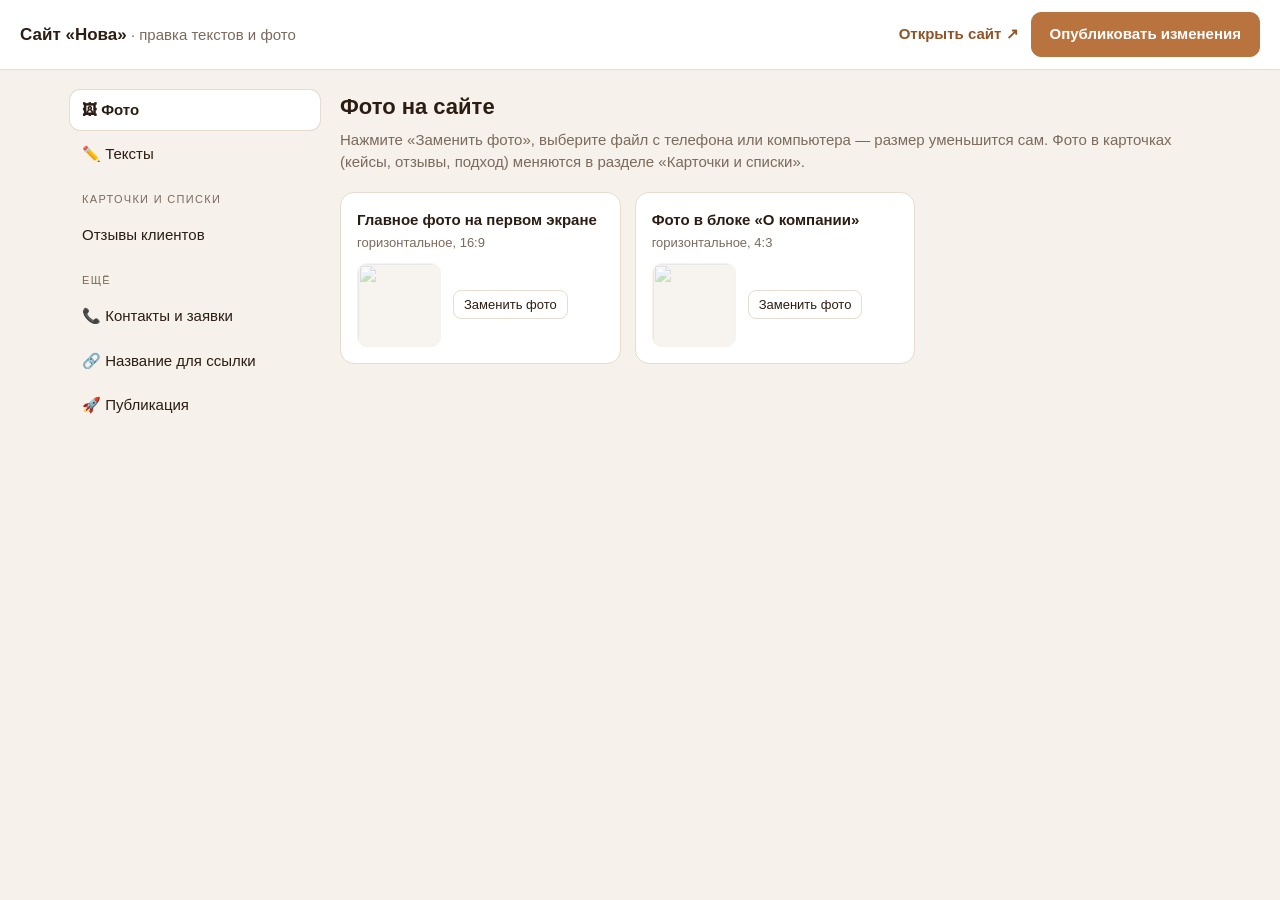
==== admin.html @ 9def45fb "Add files via upload" ====
<!DOCTYPE html>
<html lang="ru">
<head>
<meta charset="utf-8">
<meta name="viewport" content="width=device-width, initial-scale=1">
<meta name="robots" content="noindex, nofollow">
<title>Панель управления сайтом</title>
<style>
  :root{--bg:#f6f1ea;--card:#fff;--ink:#2b1d14;--muted:#7b6a5d;--line:#e6dccf;--accent:#b8733f;--accent-d:#8f5428;--ok:#2f7d4f;--err:#b3341f}
  *{box-sizing:border-box}
  body{margin:0;font:15px/1.5 -apple-system,"Segoe UI",Roboto,Arial,sans-serif;background:var(--bg);color:var(--ink)}
  header.top{position:sticky;top:0;z-index:20;display:flex;align-items:center;justify-content:space-between;gap:12px;flex-wrap:wrap;padding:12px 20px;background:#fff;border-bottom:1px solid var(--line)}
  header.top b{font-size:17px}
  .muted{color:var(--muted)}
  .top-actions{display:flex;align-items:center;gap:12px;flex-wrap:wrap}
  .dirty{font-size:13px;color:var(--accent-d);font-weight:600}
  a.link{color:var(--accent-d);text-decoration:none;font-weight:600}
  button{font:inherit;cursor:pointer}
  .btn{border:1px solid var(--line);background:#fff;color:var(--ink);padding:8px 14px;border-radius:10px}
  .btn:hover{border-color:var(--accent)}
  .btn.primary{background:var(--accent);border-color:var(--accent);color:#fff;font-weight:700;padding:10px 18px}
  .btn.primary:hover{background:var(--accent-d)}
  .btn.primary:disabled{opacity:.5;cursor:default}
  .btn.small{padding:4px 10px;font-size:13px;border-radius:8px}
  .btn.danger{color:var(--err)}
  .layout{display:grid;grid-template-columns:250px 1fr;gap:20px;max-width:1180px;margin:0 auto;padding:20px}
  nav{position:sticky;top:78px;align-self:start;display:flex;flex-direction:column;gap:4px}
  nav button{text-align:left;border:0;background:transparent;padding:9px 12px;border-radius:10px;color:var(--ink)}
  nav button.on{background:#fff;box-shadow:0 1px 0 var(--line),0 0 0 1px var(--line);font-weight:700}
  nav .sep{font-size:11px;text-transform:uppercase;letter-spacing:.12em;color:var(--muted);padding:12px 12px 4px}
  main{min-width:0}
  h2{margin:0 0 6px;font-size:22px}
  .lead{margin:0 0 18px;color:var(--muted)}
  .card{background:var(--card);border:1px solid var(--line);border-radius:14px;padding:16px;margin-bottom:14px}
  .grid{display:grid;grid-template-columns:repeat(auto-fill,minmax(250px,1fr));gap:14px}
  label.f{display:block;font-size:13px;color:var(--muted);margin:10px 0 4px}
  input[type=text],input[type=password],textarea,select{width:100%;font:inherit;padding:9px 11px;border:1px solid var(--line);border-radius:10px;background:#fff;color:var(--ink)}
  textarea{min-height:76px;resize:vertical}
  input:focus,textarea:focus{outline:2px solid #f0cfae;border-color:var(--accent)}
  .thumb{display:flex;align-items:center;gap:12px}
  .thumb img{width:84px;height:84px;object-fit:cover;border-radius:10px;background:#eadfd0;border:1px solid var(--line);flex:none}
  .thumb .meta{font-size:13px;color:var(--muted)}
  details.grp{background:var(--card);border:1px solid var(--line);border-radius:14px;margin-bottom:12px}
  details.grp>summary{cursor:pointer;padding:13px 16px;font-weight:700;list-style:none;display:flex;justify-content:space-between}
  details.grp>summary::after{content:"＋";color:var(--accent)}
  details.grp[open]>summary::after{content:"–"}
  details.grp .body{padding:0 16px 14px}
  .item{border:1px solid var(--line);border-radius:12px;margin:10px 0;background:#fffdfa}
  .item>summary{cursor:pointer;padding:10px 12px;font-weight:600;display:flex;justify-content:space-between;gap:10px;align-items:center}
  .item .tools{display:flex;gap:6px;flex:none}
  .item .inner{padding:2px 14px 14px}
  fieldset{border:1px dashed var(--line);border-radius:12px;margin:10px 0;padding:6px 12px 12px}
  fieldset legend{font-size:13px;color:var(--muted);padding:0 6px}
  .count{font-size:12px;color:var(--muted);margin-left:6px}
  .row{display:flex;gap:10px;align-items:flex-start}
  .row>*:first-child{flex:1}
  .note{font-size:13px;color:var(--muted);background:#fbf4ea;border:1px solid var(--line);border-radius:10px;padding:10px 12px;margin:10px 0}
  .log{font:13px/1.5 ui-monospace,Menlo,monospace;white-space:pre-wrap;background:#1f1610;color:#f1e6d8;border-radius:12px;padding:12px;max-height:260px;overflow:auto;margin-top:12px}
  .bar{height:8px;background:#eadfd0;border-radius:8px;overflow:hidden;margin-top:10px}
  .bar i{display:block;height:100%;width:0;background:var(--accent);transition:width .2s}
  #toast{position:fixed;left:50%;bottom:24px;transform:translateX(-50%) translateY(20px);background:#2b1d14;color:#fff;padding:11px 18px;border-radius:12px;opacity:0;pointer-events:none;transition:.3s;z-index:50;max-width:90vw}
  #toast.show{opacity:1;transform:translateX(-50%)}
  #toast.err{background:var(--err)}
  .banner{background:#fff3d6;border:1px solid #f0d9a0;border-radius:12px;padding:12px 14px;margin-bottom:14px;display:flex;gap:10px;align-items:center;flex-wrap:wrap;justify-content:space-between}
  .fatal{max-width:640px;margin:60px auto;padding:20px;background:#fff;border:1px solid var(--line);border-radius:14px}
  @media (max-width:820px){
    .layout{grid-template-columns:1fr;padding:12px}
    nav{position:static;flex-direction:row;overflow-x:auto;padding-bottom:6px}
    nav button{white-space:nowrap;background:#fff;border:1px solid var(--line)}
    nav .sep{display:none}
    header.top{padding:10px 12px}
  }
</style>
</head>
<body>
<header class="top">
  <div><b id="siteName">Панель управления</b> <span class="muted">· правка текстов и фото</span></div>
  <div class="top-actions">
    <span id="dirty" class="dirty" hidden>● есть неопубликованные изменения</span>
    <a class="link" id="openSite" href="index.html" target="_blank" rel="noopener">Открыть сайт ↗</a>
    <button class="btn primary" id="publishTop">Опубликовать изменения</button>
  </div>
</header>
<div class="layout">
  <nav id="nav"></nav>
  <main id="main"><p class="muted">Загружаю сайт…</p></main>
</div>
<div id="toast"></div>
<iframe id="probe" title="probe" style="display:none"></iframe>

<script>
(function () {
  'use strict';
  var $ = function (s, r) { return (r || document).querySelector(s); };
  function el(tag, attrs, kids) {
    var e = document.createElement(tag);
    if (attrs) for (var k in attrs) {
      if (k === 'class') e.className = attrs[k];
      else if (k === 'html') e.innerHTML = attrs[k];
      else if (k.slice(0, 2) === 'on') e[k] = attrs[k];
      else e.setAttribute(k, attrs[k]);
    }
    (kids || []).forEach(function (c) { e.appendChild(typeof c === 'string' ? document.createTextNode(c) : c); });
    return e;
  }
  var clone = function (o) { return o == null ? o : JSON.parse(JSON.stringify(o)); };
  var CFG, IDX, DEF = {}, STOCK = {};
  var ST = { texts: {}, settings: {}, photos: {}, lists: {}, meta: {} };
  var staged = {};          // путь -> { blob, url }
  var BASE = '';            // что уже опубликовано (для сравнения)
  var current = 'photos';
  var base = location.pathname.replace(/[^/]*$/, '');
  function LS(k, v) {
    var key = 'panel:' + base + ':' + k;
    try { if (v === undefined) return localStorage.getItem(key); if (v === null) localStorage.removeItem(key); else localStorage.setItem(key, v); } catch (e) {}
    return null;
  }
  function toast(msg, err) { var t = $('#toast'); t.textContent = msg; t.className = 'show' + (err ? ' err' : ''); clearTimeout(toast._t); toast._t = setTimeout(function () { t.className = ''; }, err ? 6000 : 2800); }

  /* ---------- подписи полей в списках ---------- */
  var LBL = { num: 'Номер / метка', title: 'Заголовок', text: 'Текст', name: 'Имя', program: 'Программа', badge: 'Результат (плашка)', img: 'Фото', imgBefore: 'Фото «до»', imgAfter: 'Фото «после»', metrics: 'Показатели (каждый с новой строки)', quote: 'Цитата', q: 'Вопрос', a: 'Ответ', tag: 'Метка над названием', pill: 'Короткая плашка', desc: 'Описание', price: 'Цена', period: 'Период', featured: 'Выделить карточку', showIncluded: 'Показывать блок «Что входит»', label: 'Название вкладки', role: 'Подпись', items: 'Карточки', groups: 'Группы', personal: 'Личное ведение', plans: 'Программы', stretch: 'Растяжка' };
  var LONG = { text: 1, desc: 1, a: 1, quote: 1 };
  var TITLE_KEYS = ['title', 'name', 'q', 'label', 'tag', 'num'];
  function itemTitle(it, i) {
    if (it && typeof it === 'object') for (var k = 0; k < TITLE_KEYS.length; k++) if (typeof it[TITLE_KEYS[k]] === 'string' && it[TITLE_KEYS[k]]) return (i + 1) + '. ' + it[TITLE_KEYS[k]].slice(0, 60);
    return 'Элемент ' + (i + 1);
  }

  /* ---------- фото ---------- */
  function resolveThumb(path) { return staged[path] ? staged[path].url : path; }
  function thumbError(img, path) {
    var m = String(path).match(/^(.*)\.\w+$/);
    if (!img._tried && m && STOCK[m[1]]) { img._tried = 1; img.src = STOCK[m[1]]; } else { img.onerror = null; img.style.opacity = .35; }
  }
  function maxPx(hint) { return /review|avatar|аватар/i.test(hint) ? 640 : /hero|главн/i.test(hint) ? 1800 : 1500; }
  function processImage(file, limit) {
    return createImageBitmap(file).then(function (bmp) {
      var k = Math.min(1, limit / Math.max(bmp.width, bmp.height));
      var w = Math.round(bmp.width * k), h = Math.round(bmp.height * k);
      var cv = document.createElement('canvas'); cv.width = w; cv.height = h;
      var cx = cv.getContext('2d'); cx.fillStyle = '#fff'; cx.fillRect(0, 0, w, h); cx.drawImage(bmp, 0, 0, w, h);
      return new Promise(function (res, rej) { cv.toBlob(function (b) { b ? res(b) : rej(new Error('toBlob')); }, 'image/jpeg', 0.82); });
    });
  }
  function slug(s) { return String(s).toLowerCase().replace(/[^a-z0-9]+/g, '-').replace(/^-|-$/g, '').slice(0, 24) || 'photo'; }
  function photoField(getPath, setPath, hint, name) {
    var path = getPath();
    var img = el('img', { alt: '' }); img.onerror = function () { thumbError(img, path); }; img.src = resolveThumb(path);
    var meta = el('div', { class: 'meta' }, ['']);
    var inp = el('input', { type: 'file', accept: 'image/*', hidden: '' });
    var btn = el('button', { class: 'btn small', type: 'button', onclick: function () { inp.click(); } }, ['Заменить фото']);
    inp.onchange = function () {
      var f = inp.files && inp.files[0]; if (!f) return;
      meta.textContent = 'Обрабатываю…';
      processImage(f, maxPx(hint + ' ' + name)).then(function (blob) {
        var p = CFG.photoDir + '/' + slug(name) + '-' + Date.now().toString(36) + '.jpg';
        staged[p] = { blob: blob, url: URL.createObjectURL(blob) };
        setPath(p); path = p; img._tried = 0; img.onerror = function () { thumbError(img, path); }; img.src = staged[p].url;
        meta.textContent = 'Новое фото готово (' + Math.round(blob.size / 1024) + ' КБ). Нажмите «Опубликовать».';
        changed();
      }).catch(function () { meta.textContent = 'Не удалось открыть файл. Сохраните его как JPG или PNG и попробуйте снова.'; toast('Не удалось обработать фото', true); });
      inp.value = '';
    };
    return el('div', { class: 'thumb' }, [img, el('div', null, [btn, inp, meta])]);
  }

  /* ---------- изменения / черновик ---------- */
  function collect() {
    var ov = { texts: {}, settings: {}, photos: {}, lists: {}, meta: {} };
    IDX.fields.forEach(function (f) { var v = ST.texts[f.key]; if (v != null && v.trim() !== '' && v !== f.text) ov.texts[f.key] = v; });
    (CFG.settings || []).forEach(function (s) { var v = ST.settings[s.key]; if (v && v !== s.def) ov.settings[s.key] = v; });
    Object.keys(ST.photos).forEach(function (k) { if (ST.photos[k]) ov.photos[k] = ST.photos[k]; });
    Object.keys(ST.lists).forEach(function (k) { if (JSON.stringify(ST.lists[k]) !== JSON.stringify(DEF[k])) ov.lists[k] = ST.lists[k]; });
    ['title', 'description'].forEach(function (k) { var v = ST.meta[k]; if (v && v !== IDX.meta[k]) ov.meta[k] = v; });
    return ov;
  }
  function changed() {
    var d = JSON.stringify(collect()) !== BASE;
    $('#dirty').hidden = !d;
    try { LS('draft', JSON.stringify({ texts: ST.texts, settings: ST.settings, meta: ST.meta, lists: ST.lists, photos: pickPhotos() })); } catch (e) {}
  }
  function pickPhotos() { var o = {}; Object.keys(ST.photos).forEach(function (k) { if (!staged[ST.photos[k]]) o[k] = ST.photos[k]; }); return o; }

  /* ---------- экраны ---------- */
  function show(view) {
    current = view; renderNav();
    var m = $('#main'); m.innerHTML = '';
    if (view === 'photos') viewPhotos(m);
    else if (view === 'texts') viewTexts(m);
    else if (view === 'settings') viewSettings(m);
    else if (view === 'meta') viewMeta(m);
    else if (view === 'publish') viewPublish(m);
    else if (view.indexOf('list:') === 0) viewList(m, view.slice(5));
    window.scrollTo(0, 0);
  }
  function renderNav() {
    var n = $('#nav'); n.innerHTML = '';
    function add(id, label) { n.appendChild(el('button', { class: id === current ? 'on' : '', onclick: function () { show(id); } }, [label])); }
    add('photos', '🖼  Фото'); add('texts', '✏️  Тексты');
    var keys = Object.keys(CFG.lists || {});
    if (keys.length) { n.appendChild(el('div', { class: 'sep' }, ['Карточки и списки'])); keys.forEach(function (k) { if (ST.lists[k] !== undefined) add('list:' + k, CFG.lists[k]); }); }
    n.appendChild(el('div', { class: 'sep' }, ['Ещё']));
    add('settings', '📞  Контакты и заявки'); add('meta', '🔗  Название для ссылки'); add('publish', '🚀  Публикация');
  }

  function viewPhotos(m) {
    m.appendChild(el('h2', null, ['Фото на сайте']));
    m.appendChild(el('p', { class: 'lead' }, ['Нажмите «Заменить фото», выберите файл с телефона или компьютера — размер уменьшится сам. Фото в карточках (кейсы, отзывы, подход) меняются в разделе «Карточки и списки».']));
    var g = el('div', { class: 'grid' });
    Object.keys(CFG.photoSlots || {}).forEach(function (slot) {
      var s = CFG.photoSlots[slot];
      var card = el('div', { class: 'card' }, [el('b', null, [s.label]), el('div', { class: 'muted', style: 'font-size:13px;margin:2px 0 10px' }, [s.hint || ''])]);
      card.appendChild(photoField(function () { return ST.photos[slot] || IDX.photoSrc[slot] || (CFG.photoDir + '/' + slot + '.jpg'); }, function (p) { ST.photos[slot] = p; }, s.label + ' ' + (s.hint || ''), slot));
      g.appendChild(card);
    });
    m.appendChild(g);
  }

  function viewTexts(m) {
    m.appendChild(el('h2', null, ['Тексты на сайте']));
    m.appendChild(el('p', { class: 'lead' }, ['Правьте прямо в полях. Слово, которое нужно выделить цветом и курсивом, возьмите в звёздочки: *вот так*. Очистили поле — вернётся исходный текст.']));
    var q = el('input', { type: 'text', placeholder: 'Поиск по текстам…' });
    m.appendChild(q);
    var wrap = el('div', { style: 'margin-top:12px' }); m.appendChild(wrap);
    var order = []; (CFG.groups || []).forEach(function (g) { if (order.indexOf(g[1]) < 0) order.push(g[1]); }); order.push('Прочее');
    function draw() {
      wrap.innerHTML = ''; var term = q.value.trim().toLowerCase();
      order.forEach(function (gname) {
        var list = IDX.fields.filter(function (f) { if (f.group !== gname) return false; if (!term) return true; var v = (ST.texts[f.key] != null ? ST.texts[f.key] : f.text).toLowerCase(); return v.indexOf(term) >= 0 || f.text.toLowerCase().indexOf(term) >= 0; });
        if (!list.length) return;
        var d = el('details', { class: 'grp' }); if (term) d.open = true;
        d.appendChild(el('summary', null, [gname + ' ', el('span', { class: 'count' }, [String(list.length)])]));
        var body = el('div', { class: 'body' });
        list.forEach(function (f) {
          var val = ST.texts[f.key] != null ? ST.texts[f.key] : f.text;
          var inp = f.multi ? el('textarea') : el('input', { type: 'text' }); inp.value = val;
          inp.oninput = function () { if (inp.value === f.text || inp.value === '') delete ST.texts[f.key]; else ST.texts[f.key] = inp.value; changed(); };
          var lab = el('label', { class: 'f' }, [f.count > 1 ? 'Встречается на сайте ' + f.count + ' раз(а) — поменяется везде' : 'Текст']);
          body.appendChild(lab); body.appendChild(inp);
        });
        d.appendChild(body); wrap.appendChild(d);
      });
      if (!wrap.firstChild) wrap.appendChild(el('p', { class: 'muted' }, ['Ничего не найдено.']));
    }
    q.oninput = draw; draw();
  }

  function viewSettings(m) {
    m.appendChild(el('h2', null, ['Контакты и заявки']));
    m.appendChild(el('p', { class: 'lead' }, ['Телефон, ссылки и почта подставятся сразу везде, где встречаются на сайте.']));
    (CFG.settings || []).forEach(function (s) {
      var c = el('div', { class: 'card' }, [el('b', null, [s.label])]);
      if (s.hint) c.appendChild(el('div', { class: 'muted', style: 'font-size:13px' }, [s.hint]));
      var inp = el('input', { type: 'text' }); inp.value = ST.settings[s.key] != null ? ST.settings[s.key] : s.def; inp.style.marginTop = '8px';
      inp.oninput = function () { if (inp.value === s.def || inp.value === '') delete ST.settings[s.key]; else ST.settings[s.key] = inp.value.trim(); changed(); };
      c.appendChild(inp); m.appendChild(c);
    });
  }

  function viewMeta(m) {
    m.appendChild(el('h2', null, ['Название для ссылки']));
    m.appendChild(el('p', { class: 'lead' }, ['То, что видно во вкладке браузера и в предпросмотре, когда ссылку на сайт отправляют в мессенджер.']));
    [['title', 'Название (заголовок страницы)'], ['description', 'Короткое описание']].forEach(function (p) {
      var c = el('div', { class: 'card' }, [el('b', null, [p[1]])]);
      var inp = p[0] === 'title' ? el('input', { type: 'text' }) : el('textarea'); inp.value = ST.meta[p[0]] != null ? ST.meta[p[0]] : IDX.meta[p[0]]; inp.style.marginTop = '8px';
      inp.oninput = function () { if (inp.value === IDX.meta[p[0]] || inp.value === '') delete ST.meta[p[0]]; else ST.meta[p[0]] = inp.value; changed(); };
      c.appendChild(inp); m.appendChild(c);
    });
  }

  /* ---------- универсальный редактор списков ---------- */
  function viewList(m, key) {
    m.appendChild(el('h2', null, [CFG.lists[key]]));
    m.appendChild(el('p', { class: 'lead' }, ['Меняйте поля, переставляйте стрелками, дублируйте или удаляйте карточки. Чтобы добавить новую — продублируйте похожую и поправьте.']));
    var host = el('div'); m.appendChild(host);
    function redraw() { host.innerHTML = ''; host.appendChild(renderValue(ST.lists, key, key, redraw)); }
    redraw();
  }
  function renderValue(parent, k, name, redraw) {
    var v = parent[k], lab = LBL[k] || (typeof k === 'string' ? k : '');
    if (Array.isArray(v)) {
      if (!v.length || typeof v[0] === 'string') {
        var ta = el('textarea'); ta.value = v.join('\n'); ta.oninput = function () { parent[k] = ta.value.split('\n').map(function (s) { return s.trim(); }).filter(Boolean); changed(); };
        return el('div', null, [el('label', { class: 'f' }, [lab]), ta]);
      }
      var box = el('div');
      v.forEach(function (it, i) {
        var d = el('details', { class: 'item' });
        var tools = el('span', { class: 'tools' }, [
          el('button', { class: 'btn small', type: 'button', title: 'Выше', onclick: function (e) { e.preventDefault(); if (i > 0) { v.splice(i - 1, 0, v.splice(i, 1)[0]); changed(); redraw(); } } }, ['↑']),
          el('button', { class: 'btn small', type: 'button', title: 'Ниже', onclick: function (e) { e.preventDefault(); if (i < v.length - 1) { v.splice(i + 1, 0, v.splice(i, 1)[0]); changed(); redraw(); } } }, ['↓']),
          el('button', { class: 'btn small', type: 'button', title: 'Дублировать', onclick: function (e) { e.preventDefault(); v.splice(i + 1, 0, clone(it)); changed(); redraw(); } }, ['⧉']),
          el('button', { class: 'btn small danger', type: 'button', title: 'Удалить', onclick: function (e) { e.preventDefault(); if (confirm('Удалить «' + itemTitle(it, i) + '»?')) { v.splice(i, 1); changed(); redraw(); } } }, ['🗑'])
        ]);
        d.appendChild(el('summary', null, [el('span', null, [itemTitle(it, i)]), tools]));
        var inner = el('div', { class: 'inner' });
        if (it && typeof it === 'object') Object.keys(it).forEach(function (kk) { inner.appendChild(renderValue(it, kk, name + '-' + (i + 1) + '-' + kk, redraw)); });
        d.appendChild(inner); box.appendChild(d);
      });
      return box;
    }
    if (v && typeof v === 'object') {
      var fs = el('fieldset', null, [el('legend', null, [LBL[k] || (parent[k].label ? parent[k].label : k)])]);
      Object.keys(v).forEach(function (kk) { fs.appendChild(renderValue(v, kk, name + '-' + kk, redraw)); });
      return fs;
    }
    if (typeof v === 'boolean') {
      var cb = el('input', { type: 'checkbox' }); cb.checked = v; cb.onchange = function () { parent[k] = cb.checked; changed(); };
      return el('label', { class: 'f' }, [cb, ' ' + lab]);
    }
    if (typeof k === 'string' && /^img/i.test(k)) {
      return el('div', null, [el('label', { class: 'f' }, [lab]), photoField(function () { return parent[k]; }, function (p) { parent[k] = p; }, name, slug(name))]);
    }
    var long = (typeof v === 'string' && (v.length > 70 || LONG[k] || v.indexOf('\n') >= 0));
    var inp = long ? el('textarea') : el('input', { type: 'text' }); inp.value = v == null ? '' : v;
    inp.oninput = function () { parent[k] = typeof v === 'number' ? Number(inp.value) : inp.value; changed(); };
    return el('div', null, [el('label', { class: 'f' }, [lab]), inp]);
  }

  /* ---------- публикация через GitHub ---------- */
  function guessRepo() {
    var h = location.hostname, p = location.pathname.split('/').filter(Boolean);
    if (/\.github\.io$/.test(h)) { var owner = h.split('.')[0]; var repo = (p.length && !/\.html?$/.test(p[0])) ? p[0] : owner + '.github.io'; return owner + '/' + repo; }
    return '';
  }
  function viewPublish(m) {
    m.appendChild(el('h2', null, ['Публикация']));
    m.appendChild(el('p', { class: 'lead' }, ['Панель запишет изменения прямо в GitHub. Сайт обновится через 1–2 минуты (иногда до 10).']));
    var c = el('div', { class: 'card' });
    var repo = el('input', { type: 'text', placeholder: 'ваш-ник/название-репозитория' }); repo.value = LS('repo') || guessRepo();
    var tok = el('input', { type: 'password', placeholder: 'github_pat_…' }); tok.value = LS('token') || '';
    var rem = el('input', { type: 'checkbox' }); rem.checked = !!LS('token');
    c.appendChild(el('label', { class: 'f' }, ['Репозиторий сайта (владелец/название)'])); c.appendChild(repo);
    c.appendChild(el('label', { class: 'f' }, ['Ключ доступа GitHub (токен)'])); c.appendChild(tok);
    c.appendChild(el('label', { class: 'f' }, [rem, ' Запомнить на этом устройстве']));
    var go = el('button', { class: 'btn primary', style: 'margin-top:14px' }, ['Опубликовать изменения']);
    var bar = el('div', { class: 'bar' }, [el('i')]);
    var log = el('div', { class: 'log', hidden: '' });
    c.appendChild(go); c.appendChild(bar); c.appendChild(log); m.appendChild(c);
    m.appendChild(el('details', { class: 'grp' }, [el('summary', null, ['Как получить ключ (один раз, 2 минуты)']), el('div', { class: 'body', html:
      '<ol><li>Откройте <b>github.com</b> → ваш аватар справа вверху → <b>Settings</b>.</li><li>Слева внизу: <b>Developer settings</b> → <b>Personal access tokens</b> → <b>Fine-grained tokens</b> → <b>Generate new token</b>.</li><li>Название — любое. Срок — выберите самый длинный.</li><li><b>Repository access</b> → Only select repositories → выберите репозиторий(и) сайтов.</li><li><b>Permissions → Repository permissions → Contents → Read and write</b>.</li><li>Нажмите Generate token, скопируйте ключ и вставьте выше. Никому его не отправляйте: он даёт право менять сайт.</li></ol>' })]));
    function say(t) { log.hidden = false; log.textContent += t + '\n'; log.scrollTop = log.scrollHeight; }
    go.onclick = function () { runPublish(repo.value.trim(), tok.value.trim(), rem.checked, say, bar.firstChild, go); };
    window.__publishUI = { repo: repo, tok: tok, rem: rem, say: say, bar: bar.firstChild, go: go };
  }

  function b64FromBlob(blob) { return new Promise(function (res, rej) { var r = new FileReader(); r.onload = function () { res(String(r.result).split(',')[1]); }; r.onerror = rej; r.readAsDataURL(blob); }); }
  function b64FromText(t) { return btoa(unescape(encodeURIComponent(t))); }
  function gh(token, path, opt) {
    opt = opt || {};
    return fetch('https://api.github.com' + path, { method: opt.method || 'GET', headers: { 'Authorization': 'Bearer ' + token, 'Accept': 'application/vnd.github+json', 'Content-Type': 'application/json' }, body: opt.body ? JSON.stringify(opt.body) : undefined });
  }
  function explain(status) { return status === 401 ? 'GitHub не принял ключ (неверный или истёк). Создайте новый.' : status === 403 ? 'У ключа нет прав. Нужно: Contents → Read and write для этого репозитория.' : status === 404 ? 'Репозиторий не найден или у ключа нет к нему доступа. Проверьте название и права ключа.' : status === 409 || status === 422 ? 'Конфликт при записи — попробуйте ещё раз.' : 'Ошибка GitHub (' + status + ').'; }

  var publishing = false;
  function runPublish(repo, token, remember, say, bar, btn) {
    if (publishing) return;
    if (!/^[\w.\-]+\/[\w.\-]+$/.test(repo)) { toast('Впишите репозиторий в виде «ник/название»', true); return show('publish'); }
    if (!token) { toast('Вставьте ключ GitHub — инструкция ниже на этой странице', true); return show('publish'); }
    var ov = collect(), json = JSON.stringify(ov);
    var used = Object.keys(staged).filter(function (p) { return json.indexOf(p) >= 0; });
    publishing = true; if (btn) btn.disabled = true; $('#publishTop').disabled = true;
    LS('repo', repo); LS('token', remember ? token : null);
    var branch = '', total = used.length + 1, done = 0;
    function tick() { done++; if (bar) bar.style.width = Math.round(done / total * 100) + '%'; }
    say('Проверяю доступ к ' + repo + '…');
    gh(token, '/repos/' + repo).then(function (r) {
      if (!r.ok) throw new Error(explain(r.status));
      return r.json();
    }).then(function (info) {
      if (info.permissions && info.permissions.push === false) throw new Error(explain(403));
      branch = info.default_branch || 'main'; say('Ветка: ' + branch + '. Фото к загрузке: ' + used.length);
      var chain = Promise.resolve();
      used.forEach(function (p) {
        chain = chain.then(function () {
          return b64FromBlob(staged[p].blob).then(function (b64) {
            return gh(token, '/repos/' + repo + '/contents/' + p, { method: 'PUT', body: { message: 'Панель: фото ' + p, content: b64, branch: branch } });
          }).then(function (r) { if (!r.ok && r.status !== 422) throw new Error(explain(r.status) + ' (' + p + ')'); say('✓ ' + p); tick(); });
        });
      });
      return chain;
    }).then(function () {
      return gh(token, '/repos/' + repo + '/contents/content.js?ref=' + encodeURIComponent(branch));
    }).then(function (r) {
      if (r.status === 404) return null;
      if (!r.ok) throw new Error(explain(r.status));
      return r.json();
    }).then(function (cur) {
      var text = '/* Этот файл создаёт панель управления. Вручную не редактируйте. */\nwindow.SITE_OVERRIDES = ' + JSON.stringify(ov, null, 1) + ';\n';
      var body = { message: 'Панель: обновление текстов и списков', content: b64FromText(text), branch: branch };
      if (cur && cur.sha) body.sha = cur.sha;
      return gh(token, '/repos/' + repo + '/contents/content.js', { method: 'PUT', body: body });
    }).then(function (r) {
      if (!r.ok) throw new Error(explain(r.status));
      tick(); BASE = JSON.stringify(ov); LS('draft', null); changed();
      say('✓ content.js\n\nГотово! Сайт обновится через 1–2 минуты (иногда до 10). Обновите страницу сайта.');
      toast('Опубликовано ✓');
    }).catch(function (e) {
      say('✗ ' + (e && e.message ? e.message : e)); toast(String(e && e.message || e), true);
    }).then(function () { publishing = false; if (btn) btn.disabled = false; $('#publishTop').disabled = false; });
    if (current !== 'publish') { show('publish'); setTimeout(function () { var u = window.__publishUI; if (u) { u.say('Публикую…'); } }, 0); }
  }
  $('#publishTop').onclick = function () {
    var repo = LS('repo') || guessRepo(), token = LS('token');
    if (!repo || !token) { show('publish'); toast('Сначала один раз вставьте ключ GitHub', true); return; }
    show('publish'); var u = window.__publishUI;
    runPublish(repo, token, true, u.say, u.bar, u.go);
  };
  window.addEventListener('beforeunload', function (e) { if (!$('#dirty').hidden) { e.preventDefault(); e.returnValue = ''; } });

  /* ---------- запуск ---------- */
  function fatal(html) { $('#main').innerHTML = ''; $('#main').appendChild(el('div', { class: 'fatal', html: html })); }
  function ready(w) {
    CFG = w.SITE_EDIT; IDX = w.SITE_EDIT_INDEX; STOCK = w.STOCK || {}; DEF = clone(w.SITE_DEFAULTS || {});
    var OV = clone(w.SITE_OVERRIDES || {});
    ST.texts = OV.texts || {}; ST.settings = OV.settings || {}; ST.photos = OV.photos || {}; ST.meta = OV.meta || {};
    ST.lists = clone(w.SITE_DATA_REF || {});
    BASE = JSON.stringify(collect());
    $('#siteName').textContent = CFG.name || 'Панель управления';
    document.title = 'Панель — ' + (CFG.name || 'сайт');
    var d = LS('draft');
    if (d) {
      var bn = el('div', { class: 'banner' }, [el('span', null, ['Найдены несохранённые правки с прошлого раза.']), el('span', null, [
        el('button', { class: 'btn small', onclick: function () { try { var o = JSON.parse(d); ST.texts = o.texts || {}; ST.settings = o.settings || {}; ST.meta = o.meta || {}; ST.photos = o.photos || {}; if (o.lists) ST.lists = o.lists; } catch (e) {} bn.remove(); changed(); show(current); } }, ['Восстановить']), ' ',
        el('button', { class: 'btn small', onclick: function () { LS('draft', null); bn.remove(); } }, ['Удалить'])])]);
      $('#main').before(bn);
    }
    show('photos');
  }
  var f = $('#probe');
  f.onload = function () {
    var tries = 0;
    (function wait() {
      try { var w = f.contentWindow; if (w && w.SITE_EDIT_INDEX) { return ready(w); } } catch (e) {
        return fatal('<b>Панель нужно открывать по ссылке сайта</b> (например <code>…github.io/…/admin.html</code>), а не как файл с компьютера: так браузер разрешает ей прочитать сайт.');
      }
      if (++tries > 80) return fatal('Сайт не загрузился. Проверьте, что рядом с этой страницей лежит <code>index.html</code>, и обновите страницу.');
      setTimeout(wait, 150);
    })();
  };
  f.src = 'index.html?panel=' + Date.now();
})();
</script>
</body>
</html>
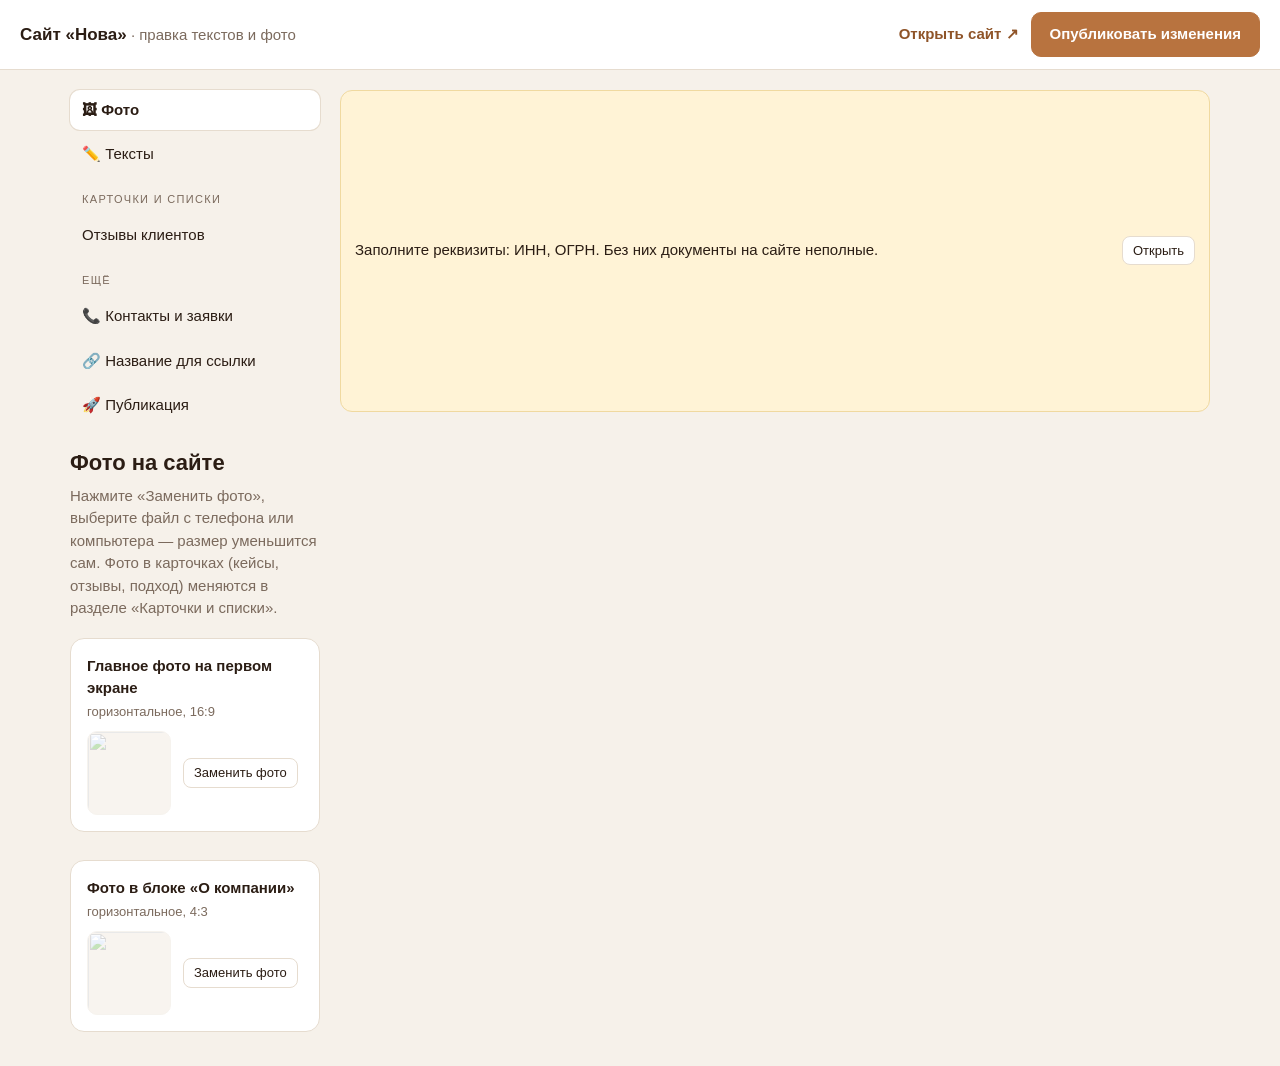
==== commit 4ddecc7a: "Add files via upload" ====
--- a/admin.html
+++ b/admin.html
@@ -425,6 +425,8 @@
         el('button', { class: 'btn small', onclick: function () { LS('draft', null); bn.remove(); } }, ['Удалить'])])]);
       $('#main').before(bn);
     }
+    var miss = (CFG.settings || []).filter(function (s) { return s.required && !(ST.settings[s.key] || s.def); });
+    if (miss.length) $('#main').before(el('div', { class: 'banner' }, [el('span', null, ['Заполните реквизиты: ' + miss.map(function (s) { return s.label; }).join(', ') + '. Без них документы на сайте неполные.']), el('button', { class: 'btn small', onclick: function () { show('settings'); } }, ['Открыть'])]));
     show('photos');
   }
   var f = $('#probe');
